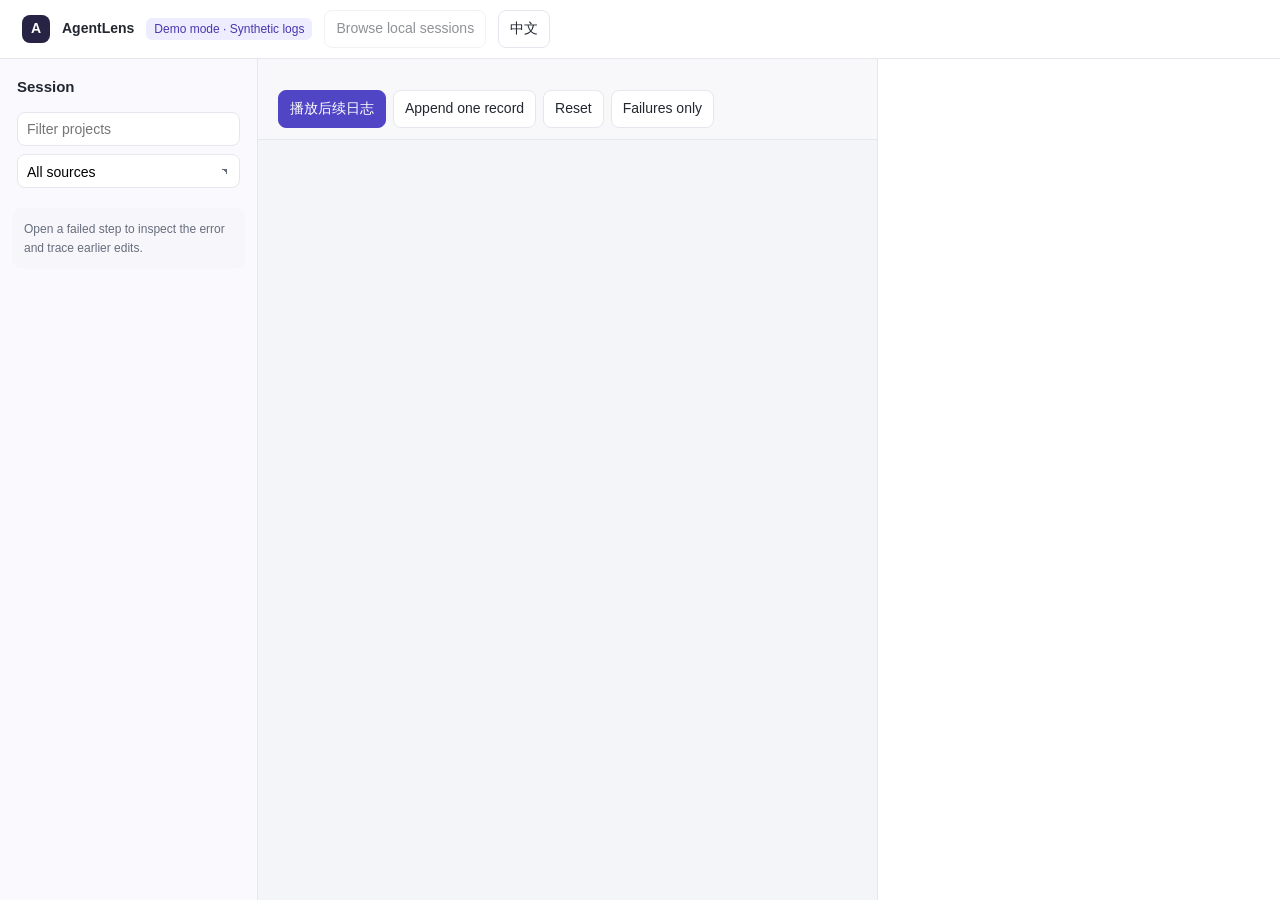
==== ui/index.html @ 3f902bd5 "支持导入和回放 ChatGPT 桌面聊天" ====
<!doctype html>
<html lang="zh-CN">
<meta charset="utf-8">
<meta name="viewport" content="width=device-width, initial-scale=1">
<title>AgentLens</title>
<link rel="stylesheet" href="style.css">
<header><span class="mark" aria-hidden="true">A</span><strong>AgentLens</strong><span class="badge" id="mode-label">演示模式 · 模拟日志</span><button id="mode">浏览本机会话</button><button id="language">English</button></header>
<div class="layout">
<aside class="side" aria-label="会话" data-aria="会话"><h2 data-label="会话">会话</h2><div class="filters"><input id="project" placeholder="筛选项目" aria-label="筛选项目" data-aria="筛选项目"><select id="provider" aria-label="代理来源" data-aria="代理来源"><option value="" data-label="所有来源">所有来源</option><option>Codex</option><option>Claude Code</option><option>ChatGPT</option></select></div><details id="folders" class="folder-settings" hidden><summary data-label="目录设置">目录设置</summary><button id="codex-folder" data-label="添加 Codex 日志目录">添加 Codex 日志目录</button><button id="claude-folder" data-label="添加 Claude Code 日志目录">添加 Claude Code 日志目录</button></details><button id="import-chatgpt" class="import-chatgpt" data-label="导入 ChatGPT 聊天" hidden>导入 ChatGPT 聊天</button><p id="import-status" class="import-status" role="status" hidden></p><div id="sessions"></div><p class="tip" data-label="从失败步骤出发，能否快速找到相关修改并看见重跑结果？选一个会话试走一遍。">从失败步骤出发，能否快速找到相关修改并看见重跑结果？选一个会话试走一遍。</p></aside>
<main>
<div class="top"><h1 id="title"></h1><p class="muted" id="meta" aria-live="polite"></p><div class="toolbar"><button id="play" class="primary">播放后续日志</button><button id="next" data-label="单步写入">单步写入</button><button id="reset" data-label="重置">重置</button><button id="failed" aria-pressed="false" data-label="只看失败">只看失败</button><button id="file" hidden></button></div></div>
<div id="timeline" class="scroll" aria-label="执行时间线" data-aria="执行时间线"><div id="steps"></div></div><button id="jump" class="jump primary" hidden></button>
</main>
<aside class="detail" aria-label="步骤详情" data-aria="步骤详情"><section id="detail"></section><section id="usage" hidden></section></aside>
</div>
<script src="app.js"></script>
</html>
---- ui/style.css ----
:root{font:14px/1.55 -apple-system,BlinkMacSystemFont,"PingFang SC",sans-serif;color:#222730;background:#f4f5f8;--line:#e5e7ee;--muted:#676d7d;--accent:#5046c5}
*{box-sizing:border-box}body{margin:0}button,input,select{font:inherit}button{cursor:pointer;color:inherit;background:white;border:1px solid var(--line);border-radius:8px;padding:7px 11px}button:hover{border-color:#9c94ec}button:focus-visible,input:focus-visible,select:focus-visible{outline:2px solid var(--accent);outline-offset:2px}button:disabled{opacity:.5;cursor:default}button[aria-pressed=true]{border-color:#a49ceb;background:#efedff;color:#4539ae}
header{height:59px;border-bottom:1px solid var(--line);background:white;display:flex;align-items:center;gap:12px;padding:0 22px}.mark{width:28px;height:28px;display:grid;place-items:center;background:#262344;color:white;border-radius:8px;font-weight:700}.badge{padding:2px 8px;background:#eeecff;color:#4539ae;border-radius:6px;font-size:12px}.header-note{margin-left:auto;color:var(--muted);font-size:12px}
.layout{display:grid;grid-template-columns:235px minmax(340px,1fr) minmax(295px, .65fr);height:calc(100dvh - 59px);min-height:510px}.side,.detail{background:white;padding:19px;overflow:auto}.side{border-right:1px solid var(--line)}.detail{border-left:1px solid var(--line)}h1,h2,p{margin:0}h1{font-size:23px;letter-spacing:-.5px}h2{font-size:15px}.muted,small{color:var(--muted)}small{font-size:12px}.filters{display:grid;gap:8px;margin:14px 0}.filters input,.filters select{width:100%;padding:7px 9px;border-radius:8px;border:1px solid var(--line);background:white}.session{width:100%;text-align:left;margin-bottom:7px;display:grid;gap:3px}.session strong{overflow-wrap:anywhere}.source{font-size:11px;color:var(--muted)}.tip{margin-top:20px;padding:12px;background:#f7f7fb;border-radius:10px;color:var(--muted);font-size:12px}
main{min-width:0;display:flex;flex-direction:column;position:relative;overflow:hidden}.top{padding:19px 20px 11px;border-bottom:1px solid var(--line);background:#f8f8fb}.toolbar{display:flex;flex-wrap:wrap;gap:7px;margin-top:12px}.primary{background:var(--accent);color:white;border-color:var(--accent)}.scroll{overflow:auto;padding:17px 20px 58px;flex:1;min-height:0}.step{display:grid;grid-template-columns:29px minmax(0,1fr) auto;gap:10px;align-items:center;width:100%;margin:8px 0;text-align:left;min-height:62px;padding:9px 11px}.icon{width:28px;height:28px;border-radius:8px;display:grid;place-items:center;background:#f0f0f7;font-size:12px}.step strong,.step small{display:block;overflow-wrap:anywhere}.state{font-size:11px;color:#4b6575;white-space:nowrap}.fail{color:#ae2437}.ok{color:#187157}.wait{color:#86571b}.jump{position:absolute;bottom:14px;right:19px;box-shadow:0 3px 14px #23223a24}.detail h2{margin:12px 0 5px}.detail .actions{display:flex;flex-wrap:wrap;gap:7px;margin:13px 0}.section{margin:16px 0}.section summary{cursor:pointer;font-weight:600}.section pre{font:12px/1.6 ui-monospace,monospace;white-space:pre-wrap;overflow-wrap:anywhere;background:#f5f6fa;border:1px solid var(--line);padding:10px;border-radius:8px}.round{padding:3px 0}.round>summary{cursor:pointer;color:var(--muted);font-size:12px}.empty{padding:22px 0;color:var(--muted)}[hidden]{display:none!important}
@media(max-width:880px){.layout{grid-template-columns:175px minmax(0,1fr) 245px}.side,.detail,.top,.scroll{padding-left:12px;padding-right:12px}}
@media(max-width:650px){.header-note{display:none}.layout{display:block;height:auto}.side,.detail{border:0}.side{max-height:265px}.scroll{height:360px;flex:auto}.detail{min-height:220px}.jump{bottom:12px}}
#usage{margin-top:20px;border-top:1px solid var(--line);padding-top:12px}#usage dl{display:grid;grid-template-columns:1fr auto;gap:5px;margin:9px 0}#usage dd{margin:0;font-variant-numeric:tabular-nums}

/* Projects and their sessions share a compact, collapsible sidebar. */
.layout{grid-template-columns:258px minmax(0,1fr) minmax(295px,.65fr)}
.side{background:#fafafe;padding:16px 12px}
.side>h2,.side>.filters{margin-left:5px;margin-right:5px}
.side .filters input,.side .filters select{height:34px}
.side .filters select{appearance:none;padding-right:24px;background:white linear-gradient(45deg,transparent 50%,#676d7d 50%) calc(100% - 12px) 14px/5px 5px no-repeat}
.folder-settings{margin:0 5px 12px;color:var(--muted);font-size:12px}
.folder-settings>summary{cursor:pointer;padding:4px 0}
.folder-settings button{width:100%;margin:4px 0;text-align:left}
.project-group{margin:4px 0 12px}
.project-group>summary{cursor:pointer;display:grid;grid-template-columns:12px minmax(0,1fr) auto;align-items:center;gap:6px;list-style:none;padding:6px 7px;color:#484b60;font-size:12px}
.project-group>summary::-webkit-details-marker{display:none}
.project-group>summary::before{content:'›';color:var(--muted);font-size:15px}
.project-group[open]>summary::before{transform:rotate(90deg)}
.project-group>summary strong,.session strong,.session .source{overflow:hidden;text-overflow:ellipsis;white-space:nowrap}
.session{width:calc(100% - 12px);margin:2px 0 2px 12px;border-color:transparent;background:transparent;padding:6px 8px;gap:1px}
.session:hover{background:#f2f1f9;border-color:transparent}
.session[aria-pressed=true]{border-color:transparent;background:#eae7fd}
.session strong{display:block;font-size:13px}
.step-time{display:block;margin-top:8px}
.tool-name{margin:10px 0;font-size:12px}
.argument-fields{margin:10px 0}
.argument-fields>div{margin:8px 0}
.argument-fields dt{font:600 12px/1.5 ui-monospace,monospace}
.argument-fields dd{margin:0}
.argument-fields pre{margin:4px 0}
@media(max-width:880px){.layout{grid-template-columns:195px minmax(0,1fr) 245px}}
.import-chatgpt{margin:0 5px 10px;width:calc(100% - 10px);text-align:left;font-size:12px}
.import-status{margin:0 5px 10px;color:var(--muted);font-size:12px;overflow-wrap:anywhere}
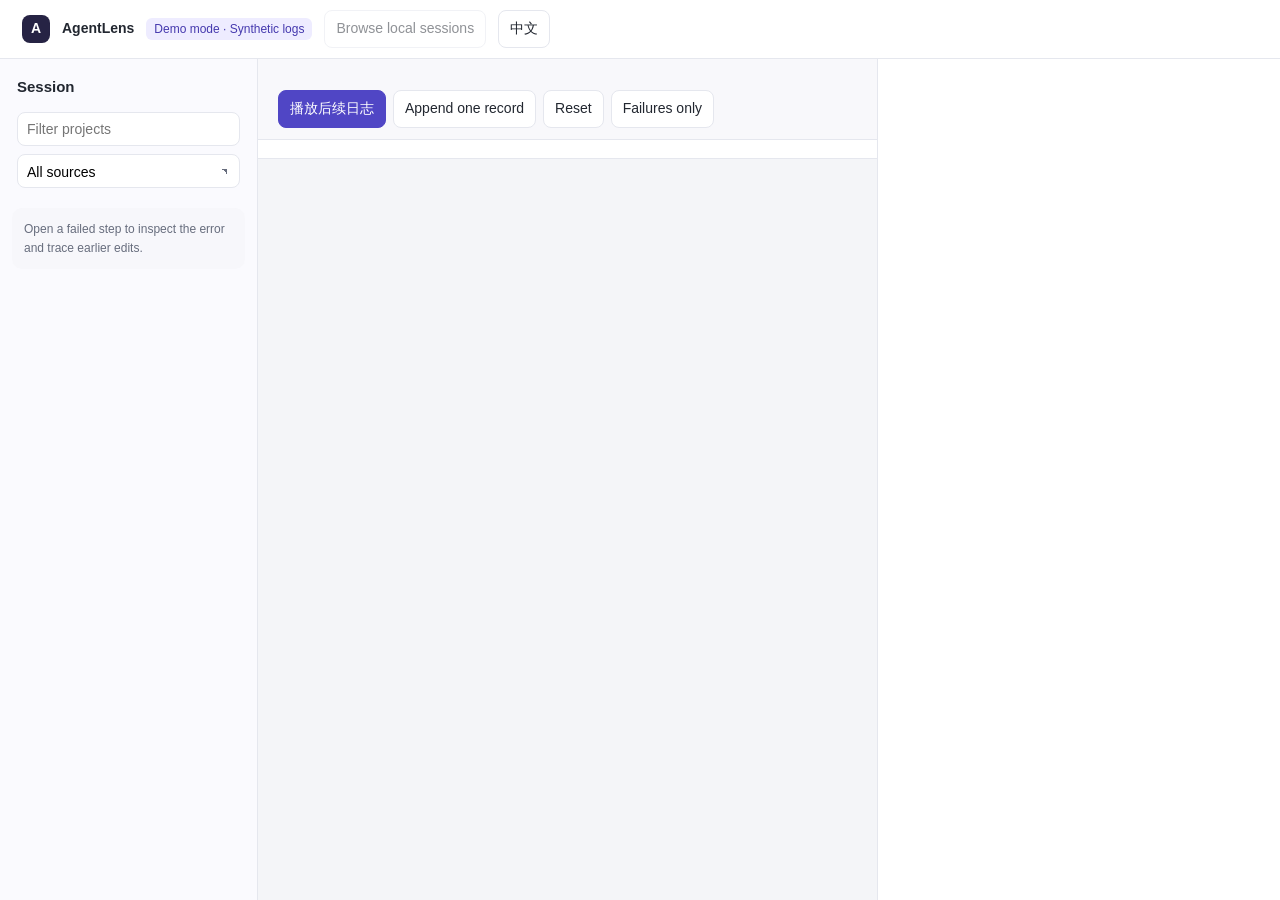
==== commit 1fb6d606: "优化执行轨迹、工具分类与排查证据" ====
--- a/ui/index.html
+++ b/ui/index.html
@@ -9,6 +9,7 @@
 <aside class="side" aria-label="会话" data-aria="会话"><h2 data-label="会话">会话</h2><div class="filters"><input id="project" placeholder="筛选项目" aria-label="筛选项目" data-aria="筛选项目"><select id="provider" aria-label="代理来源" data-aria="代理来源"><option value="" data-label="所有来源">所有来源</option><option>Codex</option><option>Claude Code</option><option>ChatGPT</option></select></div><details id="folders" class="folder-settings" hidden><summary data-label="目录设置">目录设置</summary><button id="codex-folder" data-label="添加 Codex 日志目录">添加 Codex 日志目录</button><button id="claude-folder" data-label="添加 Claude Code 日志目录">添加 Claude Code 日志目录</button></details><button id="import-chatgpt" class="import-chatgpt" data-label="导入 ChatGPT 聊天" hidden>导入 ChatGPT 聊天</button><p id="import-status" class="import-status" role="status" hidden></p><div id="sessions"></div><p class="tip" data-label="从失败步骤出发，能否快速找到相关修改并看见重跑结果？选一个会话试走一遍。">从失败步骤出发，能否快速找到相关修改并看见重跑结果？选一个会话试走一遍。</p></aside>
 <main>
 <div class="top"><h1 id="title"></h1><p class="muted" id="meta" aria-live="polite"></p><div class="toolbar"><button id="play" class="primary">播放后续日志</button><button id="next" data-label="单步写入">单步写入</button><button id="reset" data-label="重置">重置</button><button id="failed" aria-pressed="false" data-label="只看失败">只看失败</button><button id="file" hidden></button></div></div>
+<div id="activity-filter" class="activity-filter" aria-label="执行轨迹" data-aria="执行轨迹"></div>
 <div id="timeline" class="scroll" aria-label="执行时间线" data-aria="执行时间线"><div id="steps"></div></div><button id="jump" class="jump primary" hidden></button>
 </main>
 <aside class="detail" aria-label="步骤详情" data-aria="步骤详情"><section id="detail"></section><section id="usage" hidden></section></aside>
--- a/ui/style.css
+++ b/ui/style.css
@@ -37,3 +37,20 @@
 @media(max-width:880px){.layout{grid-template-columns:195px minmax(0,1fr) 245px}}
 .import-chatgpt{margin:0 5px 10px;width:calc(100% - 10px);text-align:left;font-size:12px}
 .import-status{margin:0 5px 10px;color:var(--muted);font-size:12px;overflow-wrap:anywhere}
+
+.activity-filter{display:flex;gap:5px;overflow-x:auto;padding:9px 16px;background:#fff;border-bottom:1px solid var(--line);flex:none}
+.activity-filter button{flex:none;font-size:12px;padding:4px 8px;white-space:nowrap}
+.round{position:relative;padding:0 0 6px 15px;margin:0 0 9px;border-left:1px solid #d9d6ec}
+.round>summary{display:flex;align-items:center;justify-content:space-between;gap:8px;padding:7px 0;list-style:none}
+.round>summary::-webkit-details-marker{display:none}
+.round>summary::before{content:'›';position:absolute;left:-7px;background:#f4f5f8;color:var(--accent);width:13px;text-align:center;font-size:16px;line-height:16px}
+.round[open]>summary::before{transform:rotate(90deg)}
+.round>summary strong{overflow:hidden;text-overflow:ellipsis;white-space:nowrap}
+.round>summary small{white-space:nowrap}
+.step{min-height:49px;margin:5px 0}
+.step strong{display:-webkit-box;-webkit-line-clamp:2;-webkit-box-orient:vertical;overflow:hidden}
+.step strong.code-preview{font:600 11px/1.5 ui-monospace,monospace;white-space:pre-wrap}
+.icon.skill{background:#e9f3e9;color:#286438}
+.icon.mcp{background:#e5edfb;color:#355caa}
+.icon.event{background:#f0f0f4;color:#616477}
+.event-description{margin:10px 0;color:var(--muted);font-size:13px}
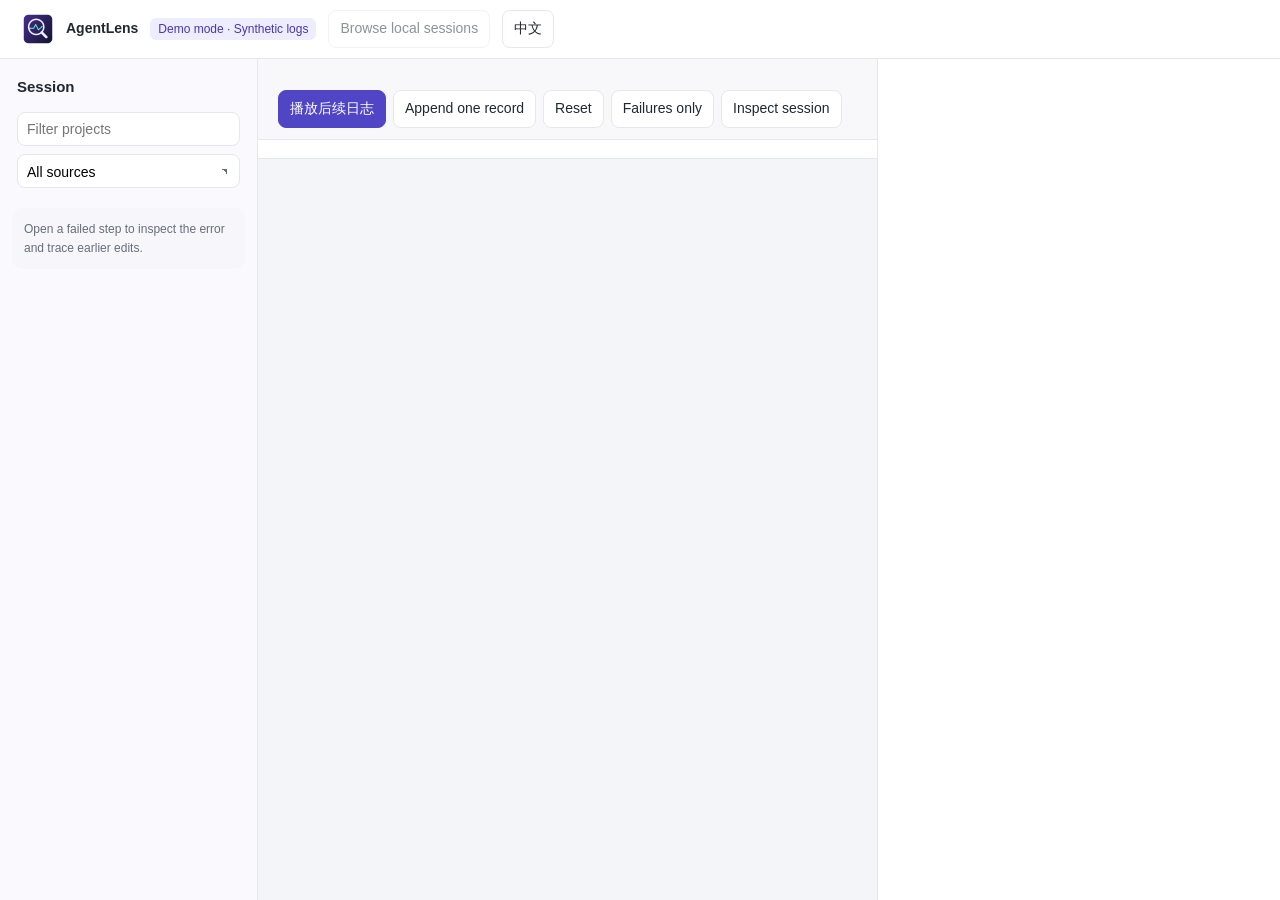
==== commit 8b2e1c5a: "加入会话排查与请求视图并修复子会话和目录设置" ====
--- a/ui/index.html
+++ b/ui/index.html
@@ -3,16 +3,31 @@
 <meta charset="utf-8">
 <meta name="viewport" content="width=device-width, initial-scale=1">
 <title>AgentLens</title>
+<link rel="icon" href="icon.png">
 <link rel="stylesheet" href="style.css">
-<header><span class="mark" aria-hidden="true">A</span><strong>AgentLens</strong><span class="badge" id="mode-label">演示模式 · 模拟日志</span><button id="mode">浏览本机会话</button><button id="language">English</button></header>
+<header><img class="brand-mark" src="icon.png" alt="" width="32" height="32"><strong>AgentLens</strong><span class="badge" id="mode-label">演示模式 · 模拟日志</span><button id="mode">浏览本机会话</button><button id="language">English</button></header>
 <div class="layout">
-<aside class="side" aria-label="会话" data-aria="会话"><h2 data-label="会话">会话</h2><div class="filters"><input id="project" placeholder="筛选项目" aria-label="筛选项目" data-aria="筛选项目"><select id="provider" aria-label="代理来源" data-aria="代理来源"><option value="" data-label="所有来源">所有来源</option><option>Codex</option><option>Claude Code</option><option>ChatGPT</option></select></div><details id="folders" class="folder-settings" hidden><summary data-label="目录设置">目录设置</summary><button id="codex-folder" data-label="添加 Codex 日志目录">添加 Codex 日志目录</button><button id="claude-folder" data-label="添加 Claude Code 日志目录">添加 Claude Code 日志目录</button></details><button id="import-chatgpt" class="import-chatgpt" data-label="导入 ChatGPT 聊天" hidden>导入 ChatGPT 聊天</button><p id="import-status" class="import-status" role="status" hidden></p><div id="sessions"></div><p class="tip" data-label="从失败步骤出发，能否快速找到相关修改并看见重跑结果？选一个会话试走一遍。">从失败步骤出发，能否快速找到相关修改并看见重跑结果？选一个会话试走一遍。</p></aside>
+<aside class="side" aria-label="会话" data-aria="会话"><h2 data-label="会话">会话</h2><div class="filters"><input id="project" placeholder="筛选项目" aria-label="筛选项目" data-aria="筛选项目"><select id="provider" aria-label="代理来源" data-aria="代理来源"><option value="" data-label="所有来源">所有来源</option><option>Codex</option><option>Claude Code</option><option>ChatGPT</option></select></div><section id="folders" class="folder-settings" hidden>
+  <button type="button" id="folder-toggle" class="folder-toggle" aria-controls="folder-options" aria-expanded="false"><span data-label="目录设置">目录设置</span></button>
+  <div id="folder-options" hidden>
+    <button type="button" id="codex-folder" data-label="添加 Codex 日志目录">添加 Codex 日志目录</button>
+    <button type="button" id="claude-folder" data-label="添加 Claude Code 日志目录">添加 Claude Code 日志目录</button>
+    <p id="folder-status" role="status" hidden></p>
+  </div>
+</section><button id="import-chatgpt" class="import-chatgpt" data-label="导入 ChatGPT 聊天" hidden>导入 ChatGPT 聊天</button><p id="import-status" class="import-status" role="status" hidden></p><div id="sessions"></div><p class="tip" data-label="从失败步骤出发，能否快速找到相关修改并看见重跑结果？选一个会话试走一遍。">从失败步骤出发，能否快速找到相关修改并看见重跑结果？选一个会话试走一遍。</p></aside>
 <main>
-<div class="top"><h1 id="title"></h1><p class="muted" id="meta" aria-live="polite"></p><div class="toolbar"><button id="play" class="primary">播放后续日志</button><button id="next" data-label="单步写入">单步写入</button><button id="reset" data-label="重置">重置</button><button id="failed" aria-pressed="false" data-label="只看失败">只看失败</button><button id="file" hidden></button></div></div>
+<div class="top"><h1 id="title"></h1><p class="muted" id="meta" aria-live="polite"></p><div class="toolbar"><button id="play" class="primary">播放后续日志</button><button id="next" data-label="单步写入">单步写入</button><button id="reset" data-label="重置">重置</button><button id="failed" aria-pressed="false" data-label="只看失败">只看失败</button><button id="diagnostics" data-label="排查会话">排查会话</button><button id="file" hidden></button></div></div>
 <div id="activity-filter" class="activity-filter" aria-label="执行轨迹" data-aria="执行轨迹"></div>
-<div id="timeline" class="scroll" aria-label="执行时间线" data-aria="执行时间线"><div id="steps"></div></div><button id="jump" class="jump primary" hidden></button>
+<div class="timeline-panel"><div id="timeline" class="scroll" aria-label="执行时间线" data-aria="执行时间线"><div id="steps"></div></div><button id="jump" class="jump primary" hidden></button></div>
 </main>
 <aside class="detail" aria-label="步骤详情" data-aria="步骤详情"><section id="detail"></section><section id="usage" hidden></section></aside>
 </div>
+<dialog id="diagnostics-dialog" class="diagnostics-dialog" aria-labelledby="diagnostics-heading">
+  <div class="diagnostics-header"><h2 id="diagnostics-heading" data-label="排查会话">排查会话</h2><form method="dialog"><button data-label="关闭">关闭</button></form></div>
+  <nav id="diagnostics-tabs" class="diagnostics-tabs"></nav>
+  <div id="diagnostics-content" class="diagnostics-content"></div>
+</dialog>
+<script src="requests.js"></script>
 <script src="app.js"></script>
+<script src="diagnostics.js"></script>
 </html>
--- a/ui/style.css
+++ b/ui/style.css
@@ -1,7 +1,7 @@
 
 :root{font:14px/1.55 -apple-system,BlinkMacSystemFont,"PingFang SC",sans-serif;color:#222730;background:#f4f5f8;--line:#e5e7ee;--muted:#676d7d;--accent:#5046c5}
 *{box-sizing:border-box}body{margin:0}button,input,select{font:inherit}button{cursor:pointer;color:inherit;background:white;border:1px solid var(--line);border-radius:8px;padding:7px 11px}button:hover{border-color:#9c94ec}button:focus-visible,input:focus-visible,select:focus-visible{outline:2px solid var(--accent);outline-offset:2px}button:disabled{opacity:.5;cursor:default}button[aria-pressed=true]{border-color:#a49ceb;background:#efedff;color:#4539ae}
-header{height:59px;border-bottom:1px solid var(--line);background:white;display:flex;align-items:center;gap:12px;padding:0 22px}.mark{width:28px;height:28px;display:grid;place-items:center;background:#262344;color:white;border-radius:8px;font-weight:700}.badge{padding:2px 8px;background:#eeecff;color:#4539ae;border-radius:6px;font-size:12px}.header-note{margin-left:auto;color:var(--muted);font-size:12px}
+header{height:59px;border-bottom:1px solid var(--line);background:white;display:flex;align-items:center;gap:12px;padding:0 22px}.brand-mark{display:block;flex:none}.badge{padding:2px 8px;background:#eeecff;color:#4539ae;border-radius:6px;font-size:12px}.header-note{margin-left:auto;color:var(--muted);font-size:12px}
 .layout{display:grid;grid-template-columns:235px minmax(340px,1fr) minmax(295px, .65fr);height:calc(100dvh - 59px);min-height:510px}.side,.detail{background:white;padding:19px;overflow:auto}.side{border-right:1px solid var(--line)}.detail{border-left:1px solid var(--line)}h1,h2,p{margin:0}h1{font-size:23px;letter-spacing:-.5px}h2{font-size:15px}.muted,small{color:var(--muted)}small{font-size:12px}.filters{display:grid;gap:8px;margin:14px 0}.filters input,.filters select{width:100%;padding:7px 9px;border-radius:8px;border:1px solid var(--line);background:white}.session{width:100%;text-align:left;margin-bottom:7px;display:grid;gap:3px}.session strong{overflow-wrap:anywhere}.source{font-size:11px;color:var(--muted)}.tip{margin-top:20px;padding:12px;background:#f7f7fb;border-radius:10px;color:var(--muted);font-size:12px}
 main{min-width:0;display:flex;flex-direction:column;position:relative;overflow:hidden}.top{padding:19px 20px 11px;border-bottom:1px solid var(--line);background:#f8f8fb}.toolbar{display:flex;flex-wrap:wrap;gap:7px;margin-top:12px}.primary{background:var(--accent);color:white;border-color:var(--accent)}.scroll{overflow:auto;padding:17px 20px 58px;flex:1;min-height:0}.step{display:grid;grid-template-columns:29px minmax(0,1fr) auto;gap:10px;align-items:center;width:100%;margin:8px 0;text-align:left;min-height:62px;padding:9px 11px}.icon{width:28px;height:28px;border-radius:8px;display:grid;place-items:center;background:#f0f0f7;font-size:12px}.step strong,.step small{display:block;overflow-wrap:anywhere}.state{font-size:11px;color:#4b6575;white-space:nowrap}.fail{color:#ae2437}.ok{color:#187157}.wait{color:#86571b}.jump{position:absolute;bottom:14px;right:19px;box-shadow:0 3px 14px #23223a24}.detail h2{margin:12px 0 5px}.detail .actions{display:flex;flex-wrap:wrap;gap:7px;margin:13px 0}.section{margin:16px 0}.section summary{cursor:pointer;font-weight:600}.section pre{font:12px/1.6 ui-monospace,monospace;white-space:pre-wrap;overflow-wrap:anywhere;background:#f5f6fa;border:1px solid var(--line);padding:10px;border-radius:8px}.round{padding:3px 0}.round>summary{cursor:pointer;color:var(--muted);font-size:12px}.empty{padding:22px 0;color:var(--muted)}[hidden]{display:none!important}
 @media(max-width:880px){.layout{grid-template-columns:175px minmax(0,1fr) 245px}.side,.detail,.top,.scroll{padding-left:12px;padding-right:12px}}
@@ -15,8 +15,11 @@
 .side .filters input,.side .filters select{height:34px}
 .side .filters select{appearance:none;padding-right:24px;background:white linear-gradient(45deg,transparent 50%,#676d7d 50%) calc(100% - 12px) 14px/5px 5px no-repeat}
 .folder-settings{margin:0 5px 12px;color:var(--muted);font-size:12px}
-.folder-settings>summary{cursor:pointer;padding:4px 0}
 .folder-settings button{width:100%;margin:4px 0;text-align:left}
+.folder-settings .folder-toggle{display:flex;align-items:center;justify-content:space-between;min-height:30px}
+.folder-toggle::after{content:'›';font-size:16px;color:var(--muted)}
+.folder-toggle[aria-expanded=true]::after{transform:rotate(90deg)}
+#folder-status{margin-top:5px;overflow-wrap:anywhere}
 .project-group{margin:4px 0 12px}
 .project-group>summary{cursor:pointer;display:grid;grid-template-columns:12px minmax(0,1fr) auto;align-items:center;gap:6px;list-style:none;padding:6px 7px;color:#484b60;font-size:12px}
 .project-group>summary::-webkit-details-marker{display:none}
@@ -38,8 +41,8 @@
 .import-chatgpt{margin:0 5px 10px;width:calc(100% - 10px);text-align:left;font-size:12px}
 .import-status{margin:0 5px 10px;color:var(--muted);font-size:12px;overflow-wrap:anywhere}
 
-.activity-filter{display:flex;gap:5px;overflow-x:auto;padding:9px 16px;background:#fff;border-bottom:1px solid var(--line);flex:none}
-.activity-filter button{flex:none;font-size:12px;padding:4px 8px;white-space:nowrap}
+.activity-filter{display:flex;flex-wrap:wrap;align-items:center;gap:5px;padding:9px 16px;background:#fff;border-bottom:1px solid var(--line);flex:none;min-width:0}
+.activity-filter button{flex:0 1 auto;min-height:28px;max-width:100%;font-size:12px;line-height:18px;padding:4px 8px;overflow-wrap:anywhere}
 .round{position:relative;padding:0 0 6px 15px;margin:0 0 9px;border-left:1px solid #d9d6ec}
 .round>summary{display:flex;align-items:center;justify-content:space-between;gap:8px;padding:7px 0;list-style:none}
 .round>summary::-webkit-details-marker{display:none}
@@ -54,3 +57,28 @@
 .icon.mcp{background:#e5edfb;color:#355caa}
 .icon.event{background:#f0f0f4;color:#616477}
 .event-description{margin:10px 0;color:var(--muted);font-size:13px}
+
+.timeline-panel{position:relative;display:flex;flex:1;min-height:0;min-width:0}
+.timeline-panel>.scroll{overflow-anchor:none}
+.timeline-panel>.jump{top:12px;bottom:auto}
+
+.diagnostics-dialog{width:min(740px,calc(100% - 32px));max-height:88dvh;padding:0;border:1px solid var(--line);border-radius:16px;color:inherit;background:#fff;box-shadow:0 20px 65px #24233930}
+.diagnostics-dialog::backdrop{background:#1e203358}
+.diagnostics-header,.diagnostics-tabs{display:flex;align-items:center;gap:7px;padding:12px 17px;border-bottom:1px solid var(--line)}
+.diagnostics-header{justify-content:space-between}
+.diagnostics-tabs{flex-wrap:wrap;background:#fafafe}
+.diagnostics-content{display:grid;gap:13px;padding:16px 17px}
+.diagnostics-content h3{font-size:14px;margin:0 0 7px}
+.diagnostics-content select{width:fit-content;max-width:100%;padding:5px}
+.diagnostics-content ul{list-style:none;padding:0;margin:0;display:grid;gap:7px}
+.diagnostic-section summary{cursor:pointer;overflow-wrap:anywhere;margin-bottom:6px}
+.diagnostic-record{border:1px solid var(--line);border-radius:8px;padding:8px 11px;background:#fafafe;overflow-wrap:anywhere}
+.diagnostic-record strong,.diagnostic-record small{display:block}
+.diagnostic-actions{display:flex;flex-wrap:wrap;gap:6px;margin-top:5px}
+.diagnostic-actions button{font-size:12px;padding:3px 7px}
+.diagnostics-options{display:grid;gap:4px}
+.diagnostics-record-options{max-height:160px;overflow:auto}
+.diagnostics-options label{display:flex;align-items:baseline;gap:7px;overflow-wrap:anywhere}
+.diagnostic-preview{box-sizing:border-box;width:100%;min-height:155px;resize:vertical;padding:8px;border:1px solid var(--line);border-radius:8px;font:12px/1.5 ui-monospace,monospace}
+.child-records .section{margin:8px 0;padding:7px 9px;border:1px solid var(--line);border-radius:8px;overflow-wrap:anywhere}
+.child-records .section summary{font-size:12px}
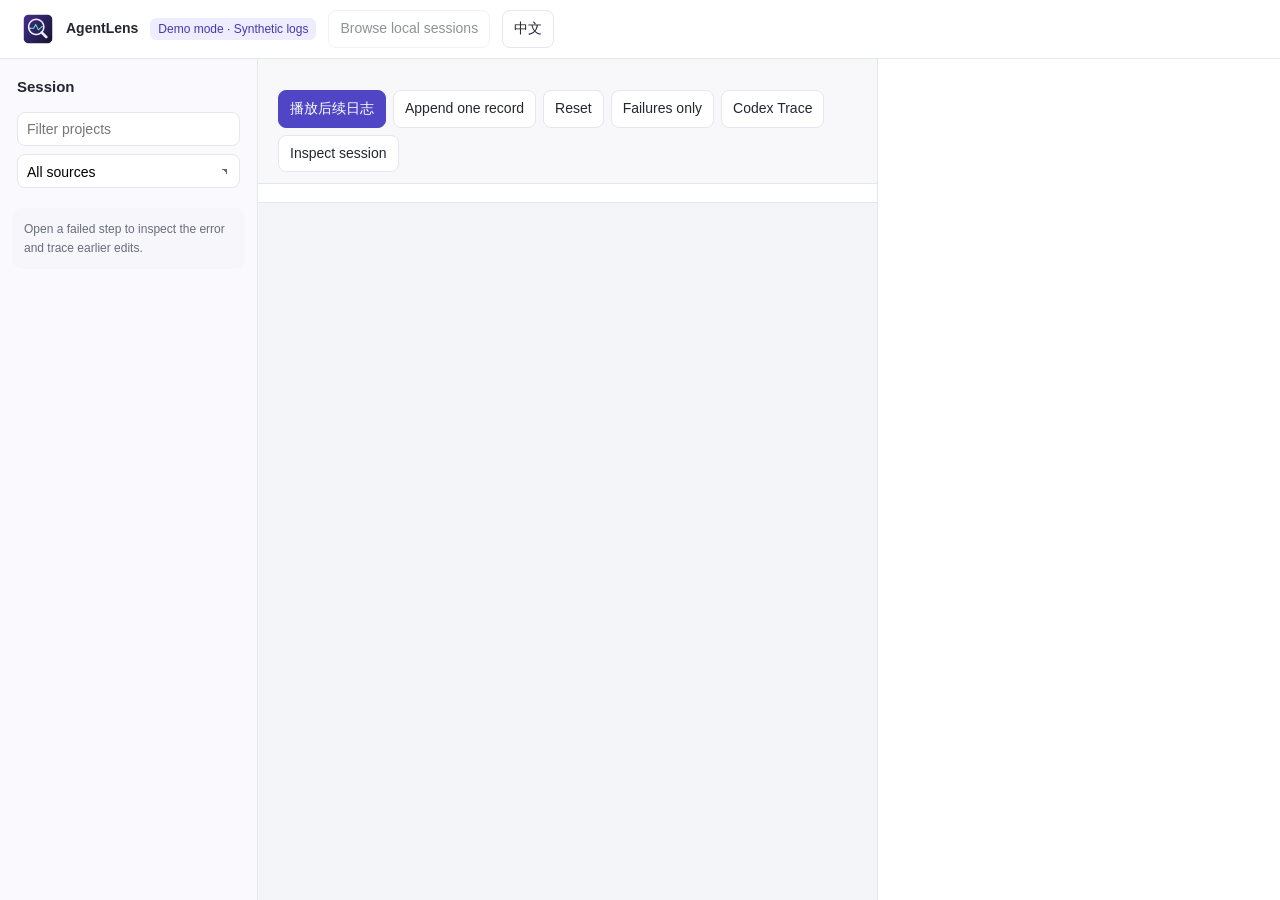
==== commit 3da3776b: "新增 Codex Trace 开启指引与原始请求查看" ====
--- a/ui/index.html
+++ b/ui/index.html
@@ -16,7 +16,7 @@
   </div>
 </section><button id="import-chatgpt" class="import-chatgpt" data-label="导入 ChatGPT 聊天" hidden>导入 ChatGPT 聊天</button><p id="import-status" class="import-status" role="status" hidden></p><div id="sessions"></div><p class="tip" data-label="从失败步骤出发，能否快速找到相关修改并看见重跑结果？选一个会话试走一遍。">从失败步骤出发，能否快速找到相关修改并看见重跑结果？选一个会话试走一遍。</p></aside>
 <main>
-<div class="top"><h1 id="title"></h1><p class="muted" id="meta" aria-live="polite"></p><div class="toolbar"><button id="play" class="primary">播放后续日志</button><button id="next" data-label="单步写入">单步写入</button><button id="reset" data-label="重置">重置</button><button id="failed" aria-pressed="false" data-label="只看失败">只看失败</button><button id="diagnostics" data-label="排查会话">排查会话</button><button id="file" hidden></button></div></div>
+<div class="top"><h1 id="title"></h1><p class="muted" id="meta" aria-live="polite"></p><div class="toolbar"><button id="play" class="primary">播放后续日志</button><button id="next" data-label="单步写入">单步写入</button><button id="reset" data-label="重置">重置</button><button id="failed" aria-pressed="false" data-label="只看失败">只看失败</button><button id="trace-open" type="button">Codex Trace</button><button id="diagnostics" data-label="排查会话">排查会话</button><button id="file" hidden></button></div></div>
 <div id="activity-filter" class="activity-filter" aria-label="执行轨迹" data-aria="执行轨迹"></div>
 <div class="timeline-panel"><div id="timeline" class="scroll" aria-label="执行时间线" data-aria="执行时间线"><div id="steps"></div></div><button id="jump" class="jump primary" hidden></button></div>
 </main>
@@ -27,7 +27,29 @@
   <nav id="diagnostics-tabs" class="diagnostics-tabs"></nav>
   <div id="diagnostics-content" class="diagnostics-content"></div>
 </dialog>
+<dialog id="trace-dialog" class="diagnostics-dialog" aria-labelledby="trace-heading">
+  <div class="diagnostics-header"><h2 id="trace-heading">Codex Trace</h2><form method="dialog"><button data-label="关闭">关闭</button></form></div>
+  <div class="diagnostics-content">
+    <p id="trace-config"></p>
+    <p id="trace-status" role="status"></p>
+    <details id="trace-help" class="diagnostic-section" open>
+      <summary data-label="如何开启 Codex Trace">如何开启 Codex Trace</summary>
+      <p data-label="从该终端启动新的 Codex CLI 会话。旧会话不会补录，正在运行的桌面会话不会切换设置。">从该终端启动新的 Codex CLI 会话。旧会话不会补录，正在运行的桌面会话不会切换设置。</p>
+      <div class="section"><strong>macOS</strong><pre>CODEX_ROLLOUT_TRACE_ROOT="$HOME/agentlens-traces" codex</pre></div>
+      <div class="section"><strong>Windows PowerShell</strong><pre>$env:CODEX_ROLLOUT_TRACE_ROOT = Join-Path $HOME 'agentlens-traces'
+codex</pre></div>
+      <p data-label="选择生成的会话子目录。生成 state.json 时，请使用录制该包的同一个 Codex 可执行文件。">选择生成的会话子目录。生成 state.json 时，请使用录制该包的同一个 Codex 可执行文件。</p>
+      <p data-label="原始请求可能含有提示词、代码和工具数据，只在本机按需读取。">原始请求可能含有提示词、代码和工具数据，只在本机按需读取。</p>
+    </details>
+    <div class="diagnostic-actions">
+      <button id="trace-existing" type="button" data-label="打开已生成的 Trace">打开已生成的 Trace</button>
+      <button id="trace-reduce" type="button" data-label="用 Codex 处理 Trace">用 Codex 处理 Trace</button>
+    </div>
+    <section id="trace-requests"></section>
+  </div>
+</dialog>
 <script src="requests.js"></script>
 <script src="app.js"></script>
 <script src="diagnostics.js"></script>
+<script src="trace.js"></script>
 </html>
--- a/ui/style.css
+++ b/ui/style.css
@@ -82,3 +82,4 @@
 .diagnostic-preview{box-sizing:border-box;width:100%;min-height:155px;resize:vertical;padding:8px;border:1px solid var(--line);border-radius:8px;font:12px/1.5 ui-monospace,monospace}
 .child-records .section{margin:8px 0;padding:7px 9px;border:1px solid var(--line);border-radius:8px;overflow-wrap:anywhere}
 .child-records .section summary{font-size:12px}
+#trace-requests code,#trace-dialog p,#trace-requests summary{overflow-wrap:anywhere}
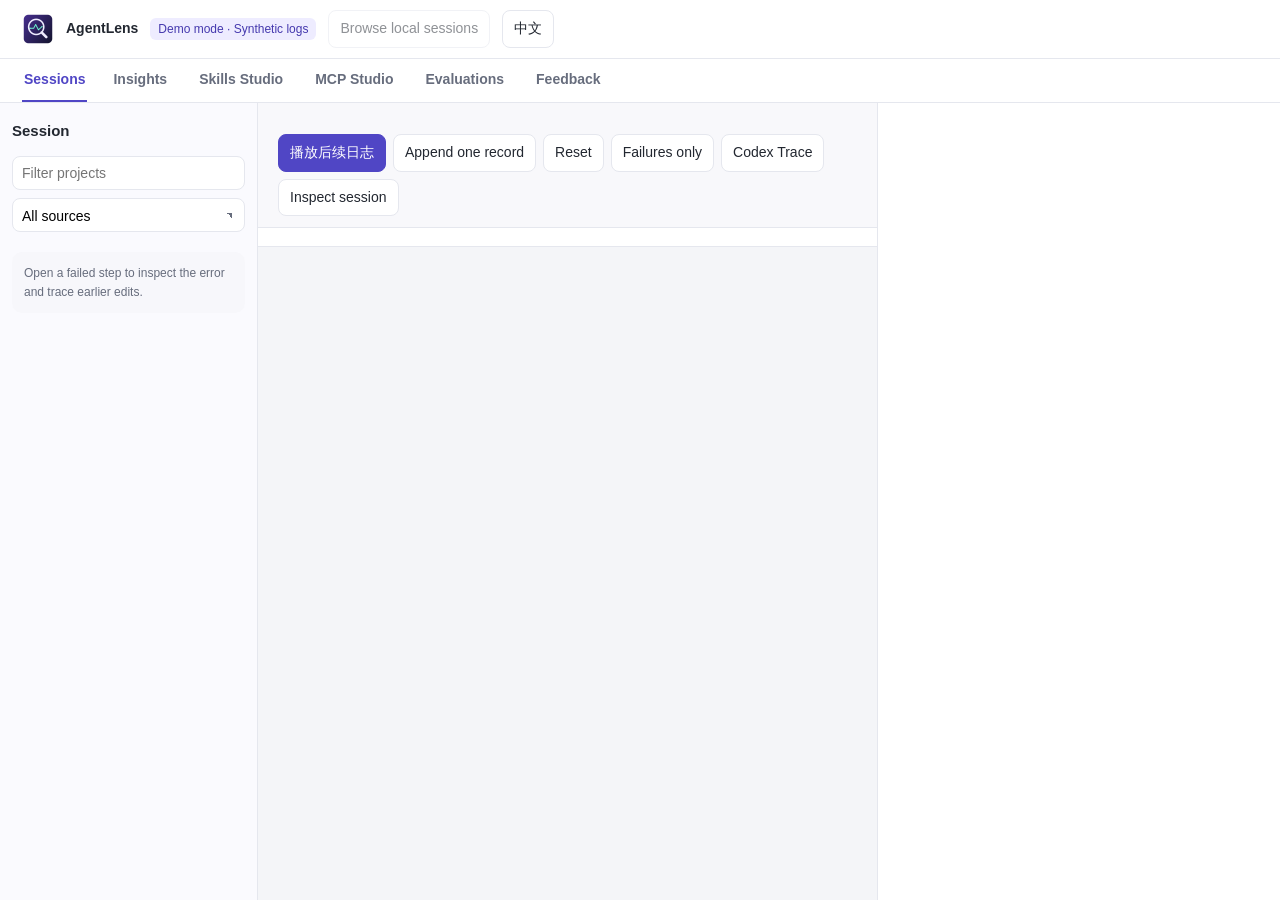
==== commit d448f60a: "新增 Skill 评估案例与审核导出并升级至 0.2.0" ====
--- a/ui/index.html
+++ b/ui/index.html
@@ -6,21 +6,31 @@
 <link rel="icon" href="icon.png">
 <link rel="stylesheet" href="style.css">
 <header><img class="brand-mark" src="icon.png" alt="" width="32" height="32"><strong>AgentLens</strong><span class="badge" id="mode-label">演示模式 · 模拟日志</span><button id="mode">浏览本机会话</button><button id="language">English</button></header>
+<nav id="insight-nav" class="insight-nav" aria-label="AgentLens">
+<button type="button" data-insight="sessions" data-label="会话记录" aria-pressed="true">会话记录</button>
+<button type="button" data-insight="overview" data-label="执行分析" aria-pressed="false">执行分析</button>
+<button type="button" data-insight="skills" data-label="Skills 中心" aria-pressed="false">Skills 中心</button>
+<button type="button" data-insight="mcp" data-label="MCP 中心" aria-pressed="false">MCP 中心</button>
+<button type="button" data-insight="evaluations" data-label="评估集" aria-pressed="false">评估集</button>
+<button type="button" data-insight="feedback" data-label="反馈" aria-pressed="false">反馈</button>
+</nav>
 <div class="layout">
-<aside class="side" aria-label="会话" data-aria="会话"><h2 data-label="会话">会话</h2><div class="filters"><input id="project" placeholder="筛选项目" aria-label="筛选项目" data-aria="筛选项目"><select id="provider" aria-label="代理来源" data-aria="代理来源"><option value="" data-label="所有来源">所有来源</option><option>Codex</option><option>Claude Code</option><option>ChatGPT</option></select></div><section id="folders" class="folder-settings" hidden>
+<aside id="session-sidebar" class="side" aria-label="会话" data-aria="会话">
+<div id="session-nav"><h2 data-label="会话">会话</h2><div class="filters"><input id="project" placeholder="筛选项目" aria-label="筛选项目" data-aria="筛选项目"><select id="provider" aria-label="代理来源" data-aria="代理来源"><option value="" data-label="所有来源">所有来源</option><option>Codex</option><option>Claude Code</option><option>ChatGPT</option></select></div><section id="folders" class="folder-settings" hidden>
   <button type="button" id="folder-toggle" class="folder-toggle" aria-controls="folder-options" aria-expanded="false"><span data-label="目录设置">目录设置</span></button>
   <div id="folder-options" hidden>
     <button type="button" id="codex-folder" data-label="添加 Codex 日志目录">添加 Codex 日志目录</button>
     <button type="button" id="claude-folder" data-label="添加 Claude Code 日志目录">添加 Claude Code 日志目录</button>
     <p id="folder-status" role="status" hidden></p>
   </div>
-</section><button id="import-chatgpt" class="import-chatgpt" data-label="导入 ChatGPT 聊天" hidden>导入 ChatGPT 聊天</button><p id="import-status" class="import-status" role="status" hidden></p><div id="sessions"></div><p class="tip" data-label="从失败步骤出发，能否快速找到相关修改并看见重跑结果？选一个会话试走一遍。">从失败步骤出发，能否快速找到相关修改并看见重跑结果？选一个会话试走一遍。</p></aside>
-<main>
+</section><button id="import-chatgpt" class="import-chatgpt" data-label="导入 ChatGPT 聊天" hidden>导入 ChatGPT 聊天</button><p id="import-status" class="import-status" role="status" hidden></p><div id="sessions"></div><p class="tip" data-label="从失败步骤出发，能否快速找到相关修改并看见重跑结果？选一个会话试走一遍。">从失败步骤出发，能否快速找到相关修改并看见重跑结果？选一个会话试走一遍。</p></div></aside>
+<main id="session-main">
 <div class="top"><h1 id="title"></h1><p class="muted" id="meta" aria-live="polite"></p><div class="toolbar"><button id="play" class="primary">播放后续日志</button><button id="next" data-label="单步写入">单步写入</button><button id="reset" data-label="重置">重置</button><button id="failed" aria-pressed="false" data-label="只看失败">只看失败</button><button id="trace-open" type="button">Codex Trace</button><button id="diagnostics" data-label="排查会话">排查会话</button><button id="file" hidden></button></div></div>
 <div id="activity-filter" class="activity-filter" aria-label="执行轨迹" data-aria="执行轨迹"></div>
 <div class="timeline-panel"><div id="timeline" class="scroll" aria-label="执行时间线" data-aria="执行时间线"><div id="steps"></div></div><button id="jump" class="jump primary" hidden></button></div>
 </main>
-<aside class="detail" aria-label="步骤详情" data-aria="步骤详情"><section id="detail"></section><section id="usage" hidden></section></aside>
+<aside id="session-detail" class="detail" aria-label="步骤详情" data-aria="步骤详情"><section id="detail"></section><section id="usage" hidden></section></aside>
+<main id="insights-main" class="insights-main" hidden></main>
 </div>
 <dialog id="diagnostics-dialog" class="diagnostics-dialog" aria-labelledby="diagnostics-heading">
   <div class="diagnostics-header"><h2 id="diagnostics-heading" data-label="排查会话">排查会话</h2><form method="dialog"><button data-label="关闭">关闭</button></form></div>
@@ -52,4 +62,6 @@
 <script src="app.js"></script>
 <script src="diagnostics.js"></script>
 <script src="trace.js"></script>
+<script src="evaluations.js"></script>
+<script src="insights.js"></script>
 </html>
--- a/ui/style.css
+++ b/ui/style.css
@@ -83,3 +83,99 @@
 .child-records .section{margin:8px 0;padding:7px 9px;border:1px solid var(--line);border-radius:8px;overflow-wrap:anywhere}
 .child-records .section summary{font-size:12px}
 #trace-requests code,#trace-dialog p,#trace-requests summary{overflow-wrap:anywhere}
+
+.layout{height:calc(100dvh - 103px)}
+.insight-workspace #mode,.insight-workspace #mode-label{display:none}
+.insight-workspace #language{margin-left:auto}
+.insight-layout{grid-template-columns:minmax(0,1fr);min-height:0}
+.insight-nav{height:44px;display:flex;align-items:stretch;gap:20px;overflow:auto;padding:0 22px;background:#fff;border-bottom:1px solid var(--line);scrollbar-width:none}
+.insight-nav button,.studio-tabs button{border:0;border-bottom:2px solid transparent;border-radius:0;background:transparent;white-space:nowrap;color:var(--muted);padding:0 6px;font-weight:600}
+.insight-nav button:first-child{padding-inline:2px}
+.insight-nav button:hover,.studio-tabs button:hover{color:var(--accent)}
+.insight-nav button[aria-pressed=true],.studio-tabs button[aria-pressed=true]{border-bottom-color:var(--accent);color:var(--accent);background:transparent}
+.insight-nav button:focus-visible,.studio-tabs button:focus-visible{outline-offset:-3px}
+.insights-main{display:block;overflow:auto;padding:24px max(22px,calc((100% - 1360px) / 2)) 40px;--explicit:#6456d8;--implicit:#169681;--unknown:#8790a7;--success:#18836d;--failure:#cb5062;--studio-surface:white;--studio-tint:#f8f8fc;--studio-hover:#f5f4ff}
+.insights-main>*+*{margin-top:14px}
+.insight-heading,.insight-actions{display:flex;gap:8px;align-items:center;flex-wrap:wrap}
+.insight-heading{justify-content:space-between}
+.insight-identity{flex:1;min-width:0;overflow-wrap:anywhere}
+.insight-identity h1{font-size:26px;line-height:1.3}
+.insight-identity p{max-width:80ch;margin-top:6px}
+.insight-identity small{display:block;margin-top:5px}
+.insight-actions input,.insight-actions select,.diagnostics-content select,.diagnostics-content textarea{font:inherit;color:inherit;background:white;border:1px solid var(--line);border-radius:8px;padding:7px 9px;max-width:100%}
+.insight-actions select{max-width:min(100%,250px)}
+.studio-disclosure{position:relative;max-width:100%;font-size:13px}
+.studio-disclosure summary{cursor:pointer;border:1px solid var(--line);background:var(--studio-surface);border-radius:8px;padding:7px 10px;white-space:nowrap}
+.studio-disclosure>div{position:absolute;left:0;z-index:3;min-width:225px;background:var(--studio-surface);border:1px solid var(--line);border-radius:8px;padding:10px;margin-top:5px;box-shadow:0 5px 14px #20203312}
+.studio-maintenance>div{left:auto;right:0}
+.studio-index-note{font-size:13px}
+.studio-summary{display:grid;grid-template-columns:repeat(3,minmax(0,1fr));gap:12px;margin-top:20px}
+.studio-stat{display:grid;gap:5px;text-align:left;padding:13px 15px;min-width:0;align-content:space-between;background:var(--studio-surface);border-color:var(--line);border-radius:11px}
+.studio-stat span{font-size:13px;color:var(--muted)}
+.studio-stat strong{font-size:26px;line-height:1.2;letter-spacing:-.4px;font-variant-numeric:tabular-nums}
+.studio-stat[data-summary-filter=failed] strong{color:var(--failure)}
+.studio-directory{min-width:0;border:1px solid var(--line);border-radius:12px;background:var(--studio-surface)}
+.studio-toolbar{padding:13px 14px;border-bottom:1px solid var(--line)}
+.studio-toolbar input{min-width:min(250px,100%);flex:1}
+.studio-list-heading,.studio-pagination{display:flex;align-items:center;justify-content:space-between;gap:8px;padding:11px 14px}
+.studio-pagination{justify-content:flex-end;border-top:1px solid var(--line)}
+.studio-pagination small{margin-right:auto}
+.studio-table-wrap{overflow:auto}
+.studio-table{width:100%;border-collapse:collapse;text-align:left;font-size:13px;table-layout:fixed;min-width:600px}
+.studio-table th,.studio-table td{padding:10px 14px;vertical-align:middle;border-top:1px solid var(--line);overflow-wrap:anywhere}
+.studio-table th{background:var(--studio-tint);color:var(--muted);font-weight:600;font-size:12px}
+.studio-table th:first-child{width:42%}
+.studio-table th:nth-child(2){width:16%}
+.studio-table th:nth-child(3){width:21%}
+.studio-table tbody tr:hover{background:var(--studio-hover)}
+.studio-table td small{display:block;margin-top:2px}
+.studio-table .studio-identity small{overflow:hidden;text-overflow:ellipsis;white-space:nowrap}
+.studio-link,.studio-back{border:0;background:transparent;color:var(--accent);padding:0;text-align:left;font-weight:650;max-width:100%;overflow-wrap:anywhere}
+.studio-link:hover,.studio-back:hover{text-decoration:underline}
+.studio-back{margin-bottom:6px}
+.studio-tag{display:inline-block;font-size:12px;border-radius:5px;background:var(--studio-tint);padding:2px 7px}
+.studio-calls,.studio-date{font-variant-numeric:tabular-nums}
+.studio-calls .studio-failed{color:var(--failure)}
+.studio-empty{padding:14px 16px 22px}
+.studio-tabs{display:flex;gap:14px;align-items:stretch;min-height:42px;overflow:auto;border-bottom:1px solid var(--line)}
+.insight-grid,.insight-metrics{display:grid;gap:12px;grid-template-columns:repeat(2,minmax(0,1fr))}
+.insight-metrics{grid-template-columns:repeat(auto-fit,minmax(142px,1fr))}
+.insight-box,.insight-metric,.insight-version-entry{background:white;border:1px solid var(--line);border-radius:11px;padding:12px;min-width:0;overflow-wrap:anywhere}
+.insight-box>*+*,.insight-markdown>*+*{margin-top:8px}
+.insight-metric{display:grid;gap:2px;text-align:left}
+.insight-metric strong{font-size:22px}
+.insight-rate,.insight-version-entry{display:grid;width:100%;text-align:left;gap:4px}
+.insight-studio-list{display:grid;gap:8px;margin-top:10px}
+.insight-bar{display:flex;height:7px;border-radius:4px;background:#ecebf4;overflow:hidden}
+.insight-bar .explicit{background:var(--explicit)}.insight-bar .implicit{background:var(--implicit)}.insight-bar .unknown{background:var(--unknown)}
+.insight-bar .success{background:var(--success)}.insight-bar .failure{background:var(--failure)}
+.insight-trend{display:grid;grid-template-columns:repeat(auto-fit,minmax(110px,1fr));gap:6px;max-height:230px;overflow:auto}
+.insight-trend button{display:grid;gap:5px;text-align:left}
+.insight-heatmap{display:grid;grid-template-columns:repeat(auto-fit,14px);gap:4px}
+.insight-heatmap button{padding:0;height:14px;background:color-mix(in srgb,var(--explicit) calc(var(--intensity) * 100%),#eeecf7);border:0}
+.insight-donut{width:104px;height:104px;display:grid;place-items:center;border-radius:50%;font-weight:700;color:#161831;text-shadow:0 0 4px white}
+.insight-table-wrap{overflow:auto}
+.insight-table{width:100%;border-collapse:collapse;font-size:13px}
+.insight-table td,.insight-table th{text-align:left;padding:8px;vertical-align:top;border-bottom:1px solid var(--line)}
+.insight-box pre,.insight-markdown pre{white-space:pre-wrap;overflow-wrap:anywhere;font:12px/1.5 ui-monospace,monospace;max-height:460px;overflow:auto}
+.insight-box details details{padding-left:10px;margin-top:6px}
+.feedback-body{white-space:pre-wrap}
+@media(max-width:850px){.insight-grid{grid-template-columns:1fr}.insights-main{padding:18px 16px 28px}.studio-summary{margin-top:14px}.studio-stat{padding:10px 12px}.studio-toolbar{padding-block:10px}}
+@media(max-width:650px){.layout{height:auto}.insight-layout{display:block}.insight-nav{gap:12px;padding-inline:12px}.insights-main{overflow:visible}.studio-summary{gap:6px}.studio-stat{padding:9px}}
+@media(prefers-color-scheme:dark){
+  .insight-workspace header,.insight-workspace .insight-nav{background:#202230;color:#edeef5;--line:#353747;--muted:#b3b5c2;--accent:#b3a9ff}
+  .insight-workspace header button{background:#262837}
+  .insights-main{background:#171823;color:#edeef5;--line:#353747;--muted:#b3b5c2;--accent:#b3a9ff;--studio-surface:#202230;--studio-tint:#262837;--studio-hover:#29283c;--failure:#f392a0}
+  .insight-box,.insight-metric,.insight-version-entry,.insights-main button,.insight-actions input,.insight-actions select{background:#202230;color:#edeef5}
+  .insights-main button[aria-pressed=true]{background:#37315b}
+  .insights-main .studio-link,.insights-main .studio-back,.insights-main .studio-tabs button{background:transparent;color:var(--accent)}
+}
+
+.eval-workspace,.eval-list{display:grid;gap:12px;min-width:0}
+.eval-workspace label,.eval-review label{display:grid;gap:4px;margin:7px 0}
+.eval-workspace input:not([type=checkbox]),.eval-workspace textarea,.eval-workspace select{font:inherit;color:inherit;background:var(--studio-surface);border:1px solid var(--line);border-radius:7px;padding:7px 9px;max-width:100%}
+.eval-workspace textarea{min-height:70px;resize:vertical}
+.eval-workspace .eval-checkbox{display:flex;align-items:center;gap:7px}
+.eval-workspace summary{cursor:pointer;font-weight:600}
+.eval-review{padding:9px 0;border-top:1px solid var(--line)}
+.eval-preview{white-space:pre-wrap;overflow-wrap:anywhere;overflow:auto;max-height:45vh;margin:8px 0}
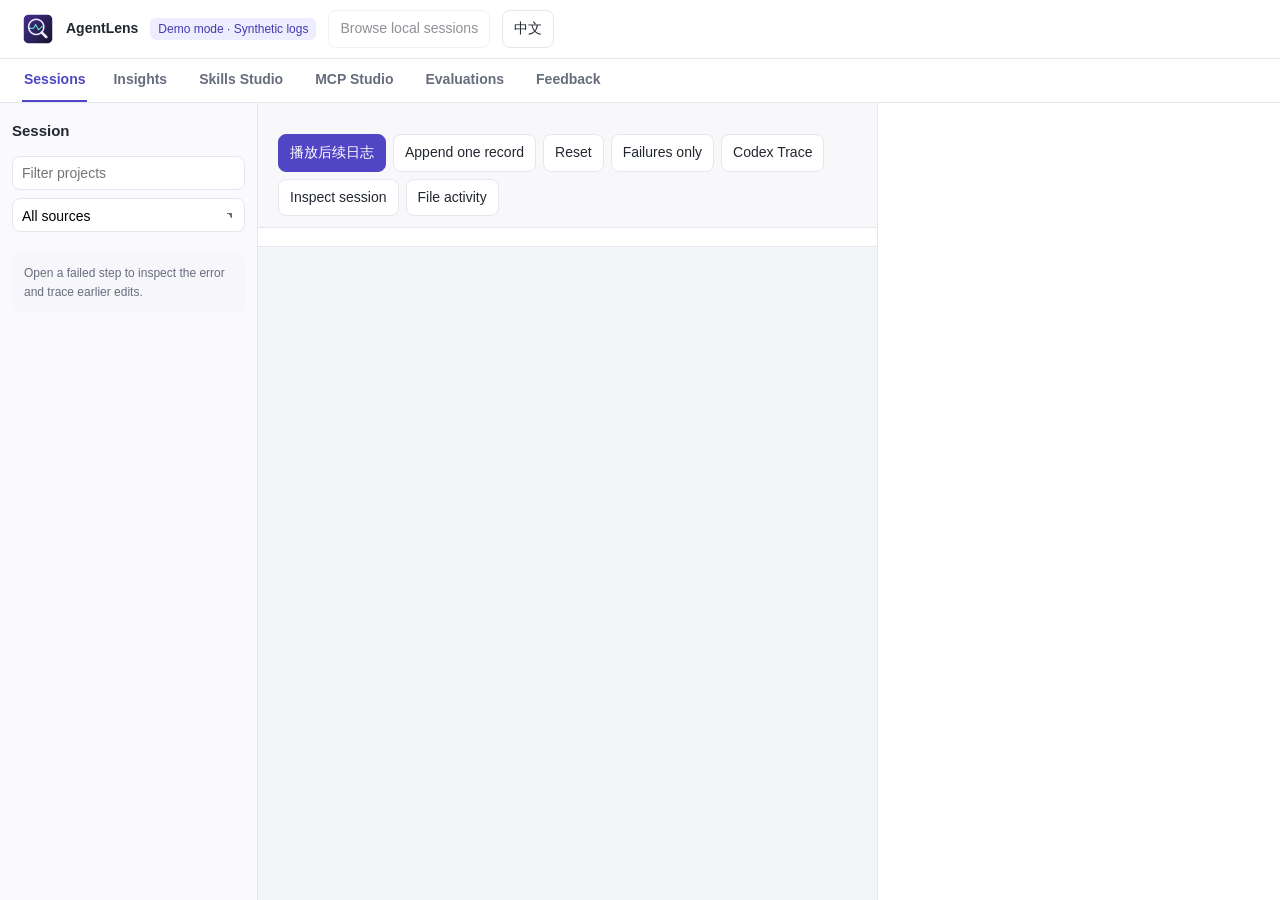
==== commit 30f74591: "在会话中分类展示文件操作与上下文注入" ====
--- a/ui/index.html
+++ b/ui/index.html
@@ -25,7 +25,7 @@
   </div>
 </section><button id="import-chatgpt" class="import-chatgpt" data-label="导入 ChatGPT 聊天" hidden>导入 ChatGPT 聊天</button><p id="import-status" class="import-status" role="status" hidden></p><div id="sessions"></div><p class="tip" data-label="从失败步骤出发，能否快速找到相关修改并看见重跑结果？选一个会话试走一遍。">从失败步骤出发，能否快速找到相关修改并看见重跑结果？选一个会话试走一遍。</p></div></aside>
 <main id="session-main">
-<div class="top"><h1 id="title"></h1><p class="muted" id="meta" aria-live="polite"></p><div class="toolbar"><button id="play" class="primary">播放后续日志</button><button id="next" data-label="单步写入">单步写入</button><button id="reset" data-label="重置">重置</button><button id="failed" aria-pressed="false" data-label="只看失败">只看失败</button><button id="trace-open" type="button">Codex Trace</button><button id="diagnostics" data-label="排查会话">排查会话</button><button id="file" hidden></button></div></div>
+<div class="top"><h1 id="title"></h1><p class="muted" id="meta" aria-live="polite"></p><div class="toolbar"><button id="play" class="primary">播放后续日志</button><button id="next" data-label="单步写入">单步写入</button><button id="reset" data-label="重置">重置</button><button id="failed" aria-pressed="false" data-label="只看失败">只看失败</button><button id="trace-open" type="button">Codex Trace</button><button id="diagnostics" data-label="排查会话">排查会话</button><button id="file-activity" type="button" data-label="文件操作">文件操作</button><button id="file" hidden></button></div></div>
 <div id="activity-filter" class="activity-filter" aria-label="执行轨迹" data-aria="执行轨迹"></div>
 <div class="timeline-panel"><div id="timeline" class="scroll" aria-label="执行时间线" data-aria="执行时间线"><div id="steps"></div></div><button id="jump" class="jump primary" hidden></button></div>
 </main>
@@ -60,6 +60,7 @@
 </dialog>
 <script src="requests.js"></script>
 <script src="app.js"></script>
+<script src="file-activity.js"></script>
 <script src="diagnostics.js"></script>
 <script src="trace.js"></script>
 <script src="evaluations.js"></script>
--- a/ui/style.css
+++ b/ui/style.css
@@ -110,6 +110,7 @@
 .studio-maintenance>div{left:auto;right:0}
 .studio-index-note{font-size:13px}
 .studio-summary{display:grid;grid-template-columns:repeat(3,minmax(0,1fr));gap:12px;margin-top:20px}
+.studio-skill-summary{grid-template-columns:repeat(4,minmax(0,1fr))}
 .studio-stat{display:grid;gap:5px;text-align:left;padding:13px 15px;min-width:0;align-content:space-between;background:var(--studio-surface);border-color:var(--line);border-radius:11px}
 .studio-stat span{font-size:13px;color:var(--muted)}
 .studio-stat strong{font-size:26px;line-height:1.2;letter-spacing:-.4px;font-variant-numeric:tabular-nums}
@@ -162,6 +163,7 @@
 .feedback-body{white-space:pre-wrap}
 @media(max-width:850px){.insight-grid{grid-template-columns:1fr}.insights-main{padding:18px 16px 28px}.studio-summary{margin-top:14px}.studio-stat{padding:10px 12px}.studio-toolbar{padding-block:10px}}
 @media(max-width:650px){.layout{height:auto}.insight-layout{display:block}.insight-nav{gap:12px;padding-inline:12px}.insights-main{overflow:visible}.studio-summary{gap:6px}.studio-stat{padding:9px}}
+@media(max-width:750px){.studio-skill-summary{grid-template-columns:repeat(2,minmax(0,1fr))}}
 @media(prefers-color-scheme:dark){
   .insight-workspace header,.insight-workspace .insight-nav{background:#202230;color:#edeef5;--line:#353747;--muted:#b3b5c2;--accent:#b3a9ff}
   .insight-workspace header button{background:#262837}
@@ -179,3 +181,12 @@
 .eval-workspace summary{cursor:pointer;font-weight:600}
 .eval-review{padding:9px 0;border-top:1px solid var(--line)}
 .eval-preview{white-space:pre-wrap;overflow-wrap:anywhere;overflow:auto;max-height:45vh;margin:8px 0}
+.eval-session-row{display:flex;align-items:center;justify-content:space-between;gap:12px}
+.eval-session-row>*{margin:0}
+.eval-session-label{display:grid;gap:2px;min-width:0;overflow-wrap:anywhere}
+.eval-session-row button{flex:none}
+#session-export-title+ p+ul{max-height:45vh;overflow:auto;overflow-wrap:anywhere}
+.diagnostic-file-list{display:grid;gap:8px}
+.diagnostic-file-list summary{cursor:pointer;overflow-wrap:anywhere}
+.diagnostic-file-list ul{margin-top:8px}
+#diagnostics-content input[type=search]{max-width:100%;padding:5px 8px;border:1px solid var(--line);border-radius:8px}
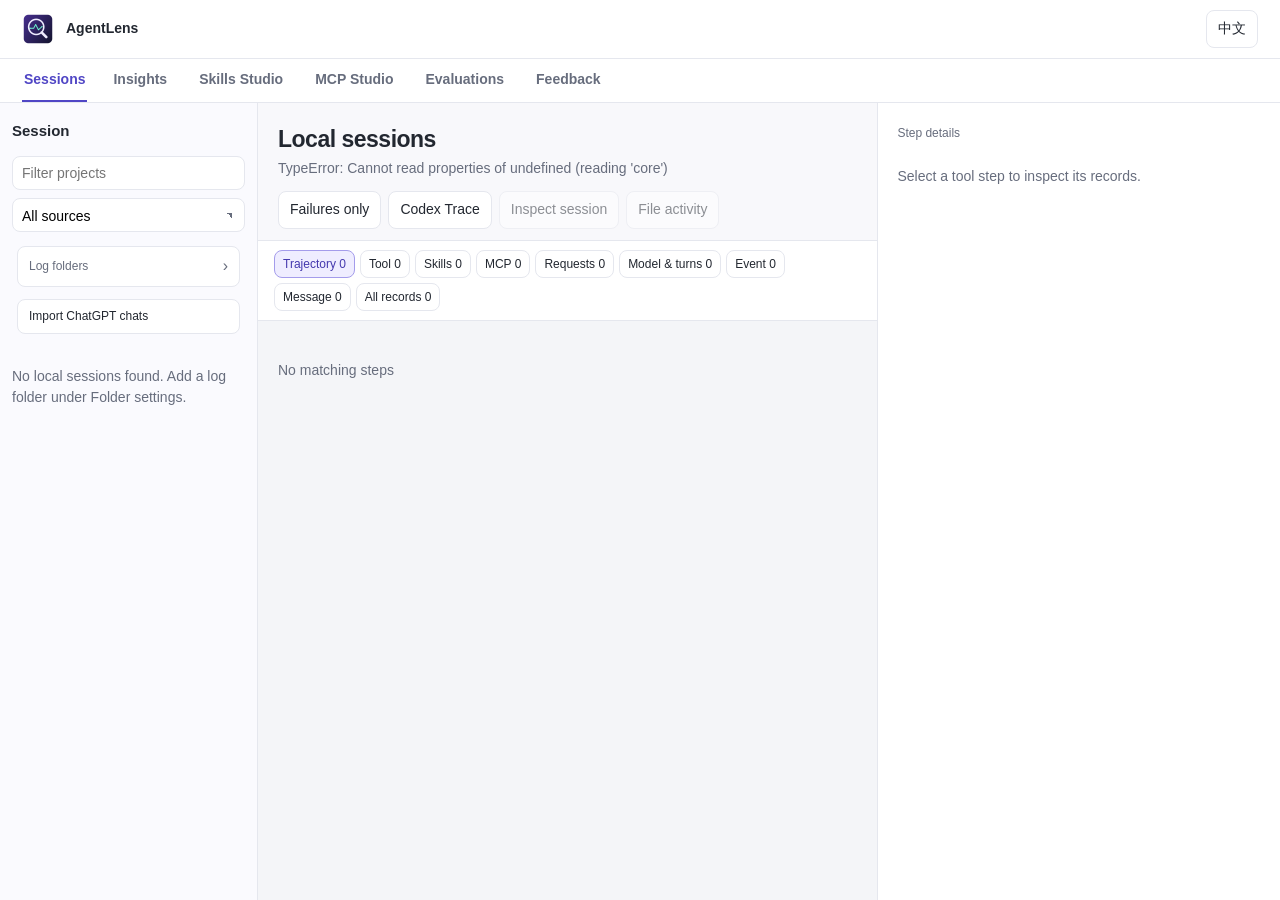
==== commit dbb1359c: "移除模拟会话并准备 AgentLens 首次公开发布" ====
--- a/ui/index.html
+++ b/ui/index.html
@@ -5,7 +5,7 @@
 <title>AgentLens</title>
 <link rel="icon" href="icon.png">
 <link rel="stylesheet" href="style.css">
-<header><img class="brand-mark" src="icon.png" alt="" width="32" height="32"><strong>AgentLens</strong><span class="badge" id="mode-label">演示模式 · 模拟日志</span><button id="mode">浏览本机会话</button><button id="language">English</button></header>
+<header><img class="brand-mark" src="icon.png" alt="" width="32" height="32"><strong>AgentLens</strong><button id="language">English</button></header>
 <nav id="insight-nav" class="insight-nav" aria-label="AgentLens">
 <button type="button" data-insight="sessions" data-label="会话记录" aria-pressed="true">会话记录</button>
 <button type="button" data-insight="overview" data-label="执行分析" aria-pressed="false">执行分析</button>
@@ -16,16 +16,16 @@
 </nav>
 <div class="layout">
 <aside id="session-sidebar" class="side" aria-label="会话" data-aria="会话">
-<div id="session-nav"><h2 data-label="会话">会话</h2><div class="filters"><input id="project" placeholder="筛选项目" aria-label="筛选项目" data-aria="筛选项目"><select id="provider" aria-label="代理来源" data-aria="代理来源"><option value="" data-label="所有来源">所有来源</option><option>Codex</option><option>Claude Code</option><option>ChatGPT</option></select></div><section id="folders" class="folder-settings" hidden>
+<div id="session-nav"><h2 data-label="会话">会话</h2><div class="filters"><input id="project" placeholder="筛选项目" aria-label="筛选项目" data-aria="筛选项目"><select id="provider" aria-label="代理来源" data-aria="代理来源"><option value="" data-label="所有来源">所有来源</option><option>Codex</option><option>Claude Code</option><option>ChatGPT</option></select></div><section id="folders" class="folder-settings">
   <button type="button" id="folder-toggle" class="folder-toggle" aria-controls="folder-options" aria-expanded="false"><span data-label="目录设置">目录设置</span></button>
   <div id="folder-options" hidden>
     <button type="button" id="codex-folder" data-label="添加 Codex 日志目录">添加 Codex 日志目录</button>
     <button type="button" id="claude-folder" data-label="添加 Claude Code 日志目录">添加 Claude Code 日志目录</button>
     <p id="folder-status" role="status" hidden></p>
   </div>
-</section><button id="import-chatgpt" class="import-chatgpt" data-label="导入 ChatGPT 聊天" hidden>导入 ChatGPT 聊天</button><p id="import-status" class="import-status" role="status" hidden></p><div id="sessions"></div><p class="tip" data-label="从失败步骤出发，能否快速找到相关修改并看见重跑结果？选一个会话试走一遍。">从失败步骤出发，能否快速找到相关修改并看见重跑结果？选一个会话试走一遍。</p></div></aside>
+</section><button id="import-chatgpt" class="import-chatgpt" data-label="导入 ChatGPT 聊天">导入 ChatGPT 聊天</button><p id="import-status" class="import-status" role="status" hidden></p><div id="sessions"></div></div></aside>
 <main id="session-main">
-<div class="top"><h1 id="title"></h1><p class="muted" id="meta" aria-live="polite"></p><div class="toolbar"><button id="play" class="primary">播放后续日志</button><button id="next" data-label="单步写入">单步写入</button><button id="reset" data-label="重置">重置</button><button id="failed" aria-pressed="false" data-label="只看失败">只看失败</button><button id="trace-open" type="button">Codex Trace</button><button id="diagnostics" data-label="排查会话">排查会话</button><button id="file-activity" type="button" data-label="文件操作">文件操作</button><button id="file" hidden></button></div></div>
+<div class="top"><h1 id="title"></h1><p class="muted" id="meta" aria-live="polite"></p><div class="toolbar"><button id="failed" aria-pressed="false" data-label="只看失败">只看失败</button><button id="trace-open" type="button">Codex Trace</button><button id="diagnostics" data-label="排查会话">排查会话</button><button id="file-activity" type="button" data-label="文件操作">文件操作</button><button id="file" hidden></button></div></div>
 <div id="activity-filter" class="activity-filter" aria-label="执行轨迹" data-aria="执行轨迹"></div>
 <div class="timeline-panel"><div id="timeline" class="scroll" aria-label="执行时间线" data-aria="执行时间线"><div id="steps"></div></div><button id="jump" class="jump primary" hidden></button></div>
 </main>
--- a/ui/style.css
+++ b/ui/style.css
@@ -85,8 +85,7 @@
 #trace-requests code,#trace-dialog p,#trace-requests summary{overflow-wrap:anywhere}
 
 .layout{height:calc(100dvh - 103px)}
-.insight-workspace #mode,.insight-workspace #mode-label{display:none}
-.insight-workspace #language{margin-left:auto}
+#language{margin-left:auto}
 .insight-layout{grid-template-columns:minmax(0,1fr);min-height:0}
 .insight-nav{height:44px;display:flex;align-items:stretch;gap:20px;overflow:auto;padding:0 22px;background:#fff;border-bottom:1px solid var(--line);scrollbar-width:none}
 .insight-nav button,.studio-tabs button{border:0;border-bottom:2px solid transparent;border-radius:0;background:transparent;white-space:nowrap;color:var(--muted);padding:0 6px;font-weight:600}
